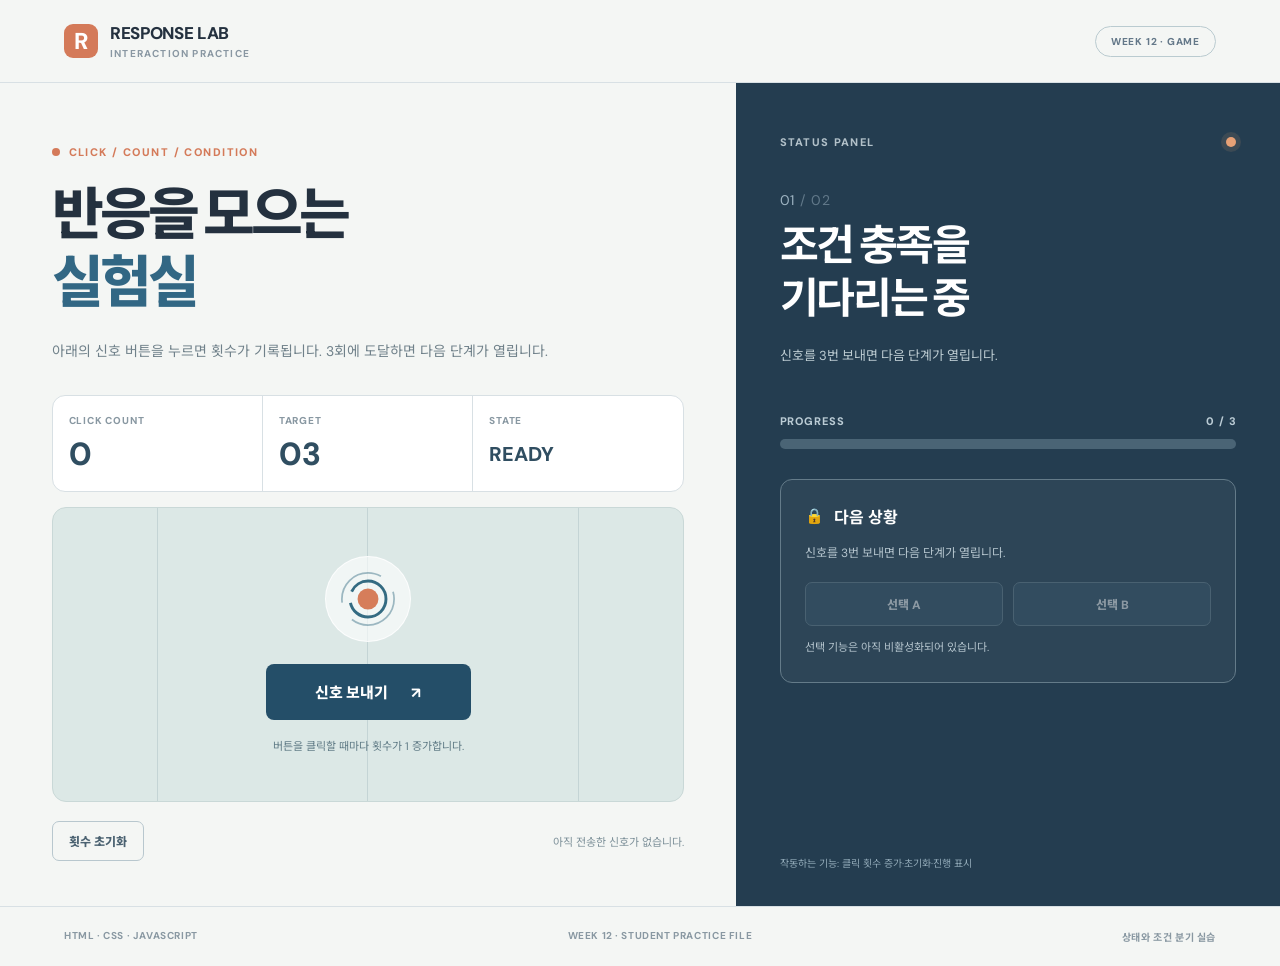
==== index.html @ c1149844 "Add files via upload" ====
<!doctype html>
<html lang="ko">
<head>
  <meta charset="utf-8">
  <meta name="viewport" content="width=device-width, initial-scale=1">
  <meta name="description" content="12주차 게임제작반 실습: 클릭 횟수 조건을 추가하는 웹게임">
  <title>반응 실험실 | 12주차 게임제작반 공통 실습</title>
  <link rel="stylesheet" href="css/style.css">
</head>
<body>
  <main class="game-container">
    <header class="game-header">
      <div class="logo"><span class="logo-box">R</span><span>RESPONSE LAB <small>INTERACTION PRACTICE</small></span></div>
      <span class="header-badge">WEEK 12 · GAME</span>
    </header>
    <div class="game-layout">
      <section class="game-panel" aria-labelledby="game-title">
        <div class="tagline"><span class="tag-dot"></span> CLICK / COUNT / CONDITION</div>
        <h1 id="game-title">반응을 모으는<br><em>실험실</em></h1>
        <p class="intro-text">아래의 신호 버튼을 누르면 횟수가 기록됩니다. 3회에 도달하면 다음 단계가 열립니다.</p>
        <div class="game-hud" aria-label="현재 게임 상태">
          <div class="hud-cell"><span>CLICK COUNT</span><strong class="click-count" aria-live="polite">0</strong></div>
          <div class="hud-cell"><span>TARGET</span><strong>03</strong></div>
          <div class="hud-cell"><span>STATE</span><strong class="game-state">READY</strong></div>
        </div>
        <div class="game-area">
          <div class="signal-background" aria-hidden="true"><span></span><span></span><span></span></div>
          <div class="signal-icon" aria-hidden="true"><img src="images/signal.svg" alt=""></div>
          <button type="button" class="action-button click-target">신호 보내기 <span aria-hidden="true">↗</span></button>
          <p class="action-hint">버튼을 클릭할 때마다 횟수가 1 증가합니다.</p>
        </div>
        <div class="game-controls">
          <button type="button" class="reset-button">횟수 초기화</button>
          <span class="last-action">아직 전송한 신호가 없습니다.</span>
        </div>
      </section>
      <aside class="outcome-panel" aria-labelledby="outcome-title">
        <div class="aside-top"><span>STATUS PANEL</span><span class="live-dot"></span></div>
        <p class="aside-number">01 <span>/ 02</span></p>
        <h2 id="outcome-title">조건 충족을<br>기다리는 중</h2>
        <p class="outcome-description">신호를 3번 보내면 다음 단계가 열립니다.</p>
        <div class="progress-block"><div class="progress-header"><span>PROGRESS</span><span class="progress-text">0 / 3</span></div><div class="progress-track"><div class="progress-fill"></div></div></div>
        <section class="next-stage" aria-label="다음 상황">
          <div class="stage-heading"><span class="lock-icon" aria-hidden="true">🔒</span><strong>다음 상황</strong></div>
          <p class="stage-message game-message">신호를 3번 보내면 다음 단계가 열립니다.</p>
          <div class="choice-group" aria-label="다음 상황 선택">
            <button type="button" class="choice-button choice-a" disabled>선택 A</button>
            <button type="button" class="choice-button choice-b" disabled>선택 B</button>
          </div>
          <p class="choice-result" aria-live="polite">선택 기능은 아직 비활성화되어 있습니다.</p>
        </section>
        <div class="outcome-footer">작동하는 기능: 클릭 횟수 증가·초기화·진행 표시</div>
      </aside>
    </div>
    <footer class="game-footer"><span>HTML · CSS · JAVASCRIPT</span><span>WEEK 12 · STUDENT PRACTICE FILE</span><span>상태와 조건 분기 실습</span></footer>
  </main>
  <script src="js/script.js"></script>
</body>
</html>
---- css/style.css ----
@import url('https://fonts.googleapis.com/css2?family=DM+Sans:wght@400;500;600;700;800&family=Noto+Sans+KR:wght@400;500;600;700;800&display=swap');
:root{--ink:#24313f;--muted:#77838f;--accent:#d47a59;--navy:#243d50;--border:#d8e0e4;--paper:#f4f6f4}*{box-sizing:border-box}body{margin:0;background:#edf1ef;color:var(--ink);font-family:'DM Sans','Noto Sans KR',sans-serif}button{font:inherit}.game-container{max-width:1440px;min-height:100vh;margin:auto;background:var(--paper);box-shadow:0 0 0 1px #e0e5e1}.game-header{height:83px;display:flex;align-items:center;justify-content:space-between;padding:0 5%;border-bottom:1px solid var(--border)}.logo{display:flex;align-items:center;gap:12px;font-size:17px;font-weight:800;letter-spacing:-.02em}.logo-box{width:34px;height:34px;background:var(--accent);color:white;display:flex;align-items:center;justify-content:center;font-size:23px;border-radius:9px}.logo small{display:block;font-size:10px;color:#8997a2;letter-spacing:.12em;font-weight:700;margin-top:3px}.header-badge{border:1px solid #bacbd0;border-radius:20px;padding:8px 15px;font-size:10px;font-weight:800;letter-spacing:.08em;color:#647889}.game-layout{display:grid;grid-template-columns:1.15fr .85fr;min-height:700px}.game-panel{padding:62px 7% 45px}.tagline{font-size:11px;letter-spacing:.13em;color:var(--accent);font-weight:800;display:flex;align-items:center;gap:9px}.tag-dot{width:8px;height:8px;background:var(--accent);border-radius:50%}.game-panel h1{font-size:clamp(44px,4.4vw,68px);font-weight:800;letter-spacing:-.07em;line-height:1.2;margin:22px 0}.game-panel h1 em{font-style:normal;color:#326784}.intro-text{font-size:14px;color:#70818a;line-height:1.9;max-width:550px;margin-bottom:30px}.game-hud{display:grid;grid-template-columns:repeat(3,1fr);border:1px solid var(--border);background:#fff;border-radius:13px;overflow:hidden;margin-bottom:15px}.hud-cell{padding:18px 16px;border-right:1px solid var(--border);display:flex;flex-direction:column;gap:8px}.hud-cell:last-child{border-right:0}.hud-cell span{font-size:10px;letter-spacing:.08em;font-weight:800;color:#8998a2}.hud-cell strong{font-size:32px;line-height:1.2;font-weight:800;color:#304e61}.hud-cell:last-child strong{font-size:20px;padding-top:7px}.game-area{min-height:295px;background:#dce8e6;border:1px solid #c9d8d7;border-radius:14px;position:relative;overflow:hidden;display:flex;flex-direction:column;align-items:center;justify-content:center;padding:30px 16px}.signal-background{position:absolute;inset:0;display:flex;justify-content:space-around;opacity:.15}.signal-background span{width:1px;background:#3e6979}.signal-icon{width:86px;height:86px;display:flex;align-items:center;justify-content:center;background:rgba(255,255,255,.6);border:1px solid rgba(255,255,255,.8);border-radius:50%;margin-bottom:22px;position:relative}.signal-icon img{width:58px;height:58px}.action-button{position:relative;background:#244e68;color:white;border:0;border-radius:8px;min-width:205px;padding:17px 24px;cursor:pointer;font-weight:800;font-size:15px}.action-button:hover{background:#173e57}.action-button:active{transform:scale(.97)}.action-button span{margin-left:20px}.action-button:focus-visible,.reset-button:focus-visible,.choice-button:focus-visible{outline:3px solid #dd9069;outline-offset:4px}.action-hint{position:relative;font-size:11px;color:#607b86;margin:17px 0 0}.game-controls{display:flex;align-items:center;justify-content:space-between;gap:20px;padding-top:19px}.reset-button{background:transparent;border:1px solid #b8c7ce;color:#4b6271;border-radius:7px;padding:10px 16px;font-size:12px;font-weight:800;cursor:pointer}.reset-button:hover{background:#e3ebed}.last-action{font-size:11px;color:#7e919a}.outcome-panel{background:#243d50;color:white;min-height:100%;padding:52px 8% 36px;display:flex;flex-direction:column}.aside-top{display:flex;justify-content:space-between;align-items:center;font-size:11px;letter-spacing:.12em;font-weight:800;color:#b2c1c9}.live-dot{width:10px;height:10px;border-radius:50%;background:#e7a176;box-shadow:0 0 0 5px rgba(231,161,118,.12)}.aside-number{font-size:14px;color:#9eb4c2;margin:42px 0 10px;letter-spacing:.07em}.aside-number span{opacity:.5}.outcome-panel h2{font-size:clamp(33px,3.3vw,47px);line-height:1.26;letter-spacing:-.055em;margin:0 0 18px}.outcome-description{font-size:13px;color:#bdccd2;line-height:1.95;margin:0 0 45px}.progress-block{margin-bottom:30px}.progress-header{display:flex;justify-content:space-between;font-size:11px;font-weight:800;letter-spacing:.08em;color:#bbccd5;margin-bottom:11px}.progress-track{height:10px;background:#4a6475;border-radius:20px;overflow:hidden}.progress-fill{height:100%;width:0;background:#dc9872;border-radius:20px;transition:width .3s ease}.next-stage{border:1px solid #647b89;border-radius:12px;padding:24px;background:rgba(255,255,255,.04)}.stage-heading{display:flex;align-items:center;gap:10px;margin-bottom:15px}.lock-icon{font-size:15px}.next-stage strong{font-size:16px}.stage-message,.choice-result{font-size:12px;line-height:1.8;color:#b4c4cd;margin:0 0 18px}.choice-group{display:grid;grid-template-columns:1fr 1fr;gap:10px}.choice-button{padding:12px 8px;border-radius:7px;border:1px solid #6b8491;background:#39556a;color:white;font-weight:800;font-size:12px;cursor:pointer}.choice-button:disabled{cursor:not-allowed;opacity:.45}.choice-result{font-size:11px;margin:12px 0 0}.outcome-footer{margin-top:auto;padding-top:31px;font-size:10px;color:#91a9b7}.game-footer{border-top:1px solid var(--border);display:flex;justify-content:space-between;padding:22px 5%;color:#8998a2;font-size:10px;font-weight:700;letter-spacing:.06em}@media(max-width:980px){.game-layout{grid-template-columns:1fr}.outcome-panel{padding:45px 7%}.outcome-description{margin-bottom:25px}.game-footer{flex-wrap:wrap;gap:13px}}@media(max-width:530px){.game-header{height:70px;padding:0 5%}.header-badge{font-size:9px}.game-panel{padding:40px 5%}.game-panel h1{font-size:44px}.game-hud .hud-cell{padding:12px}.hud-cell strong{font-size:26px}.outcome-panel{padding:37px 6%}.game-controls{flex-wrap:wrap}}@media(prefers-reduced-motion:reduce){*,*::before,*::after{animation-duration:.01ms!important;transition-duration:.01ms!important}}
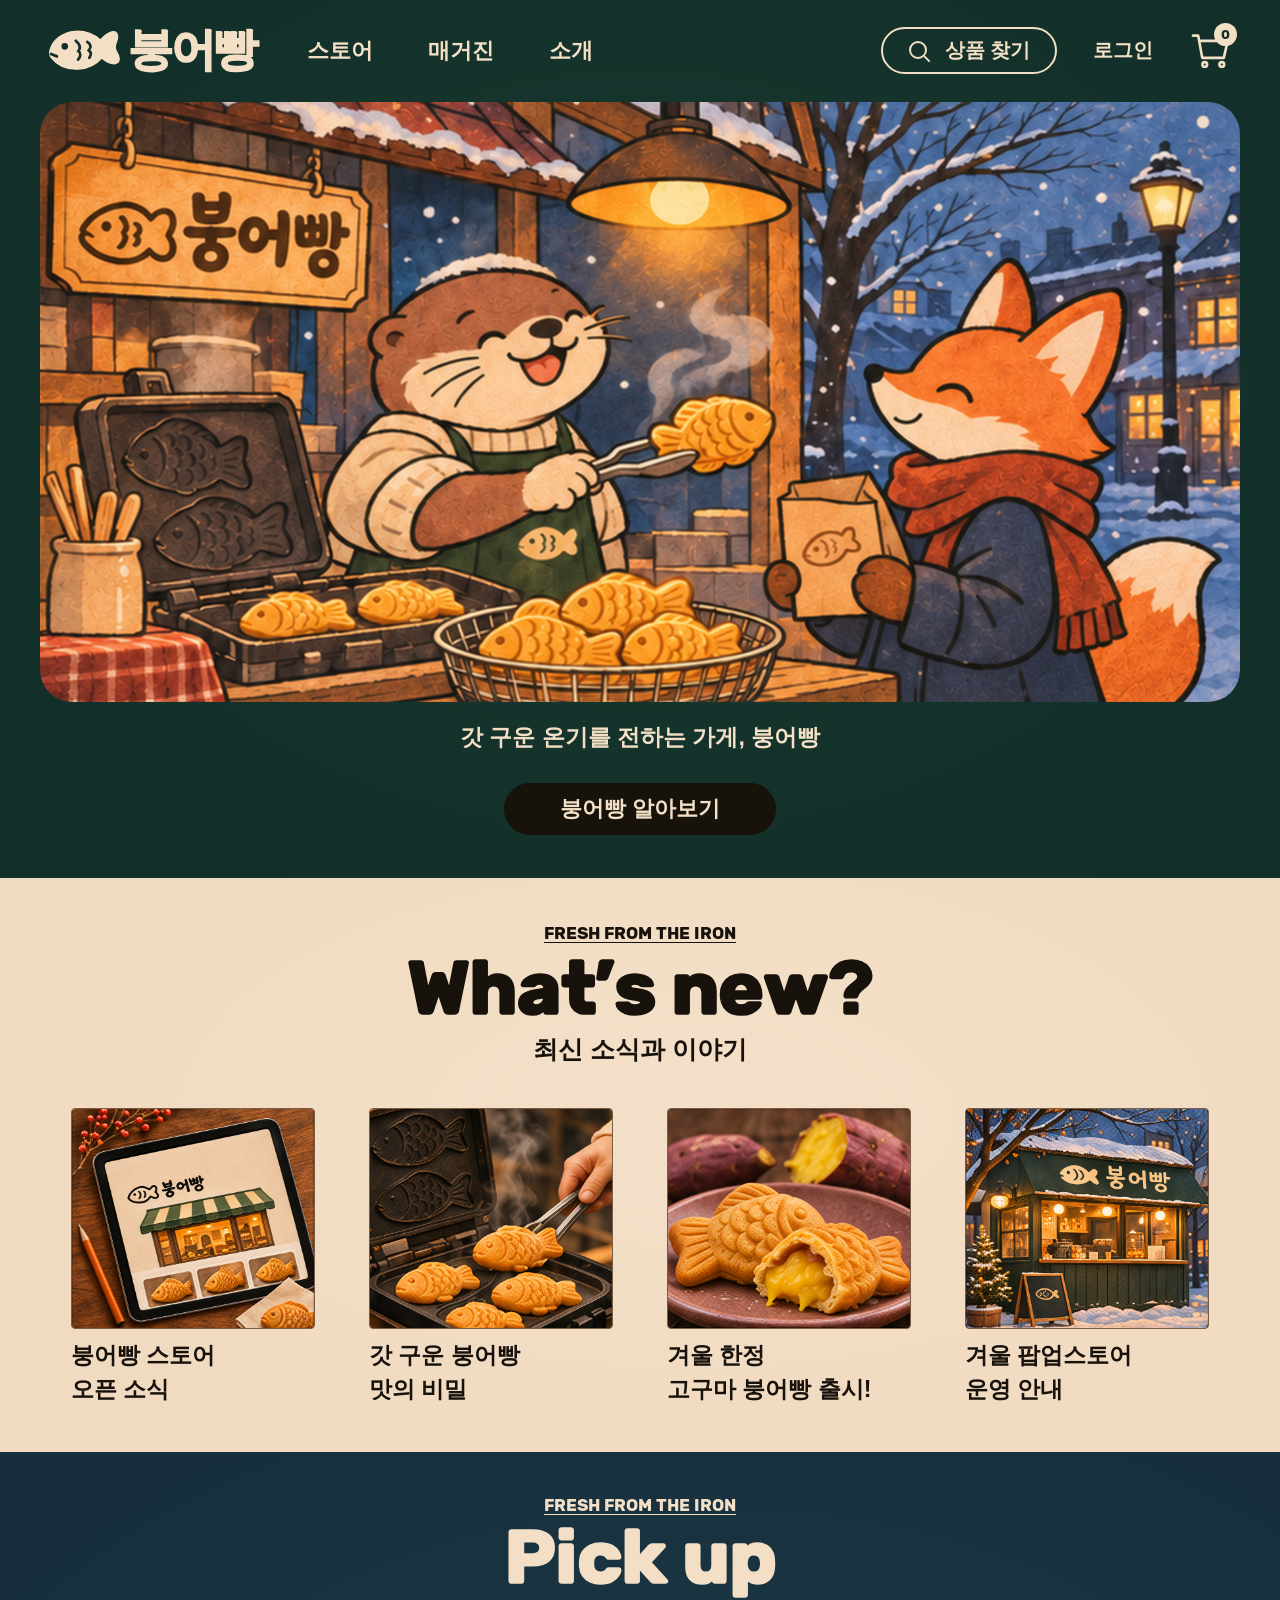
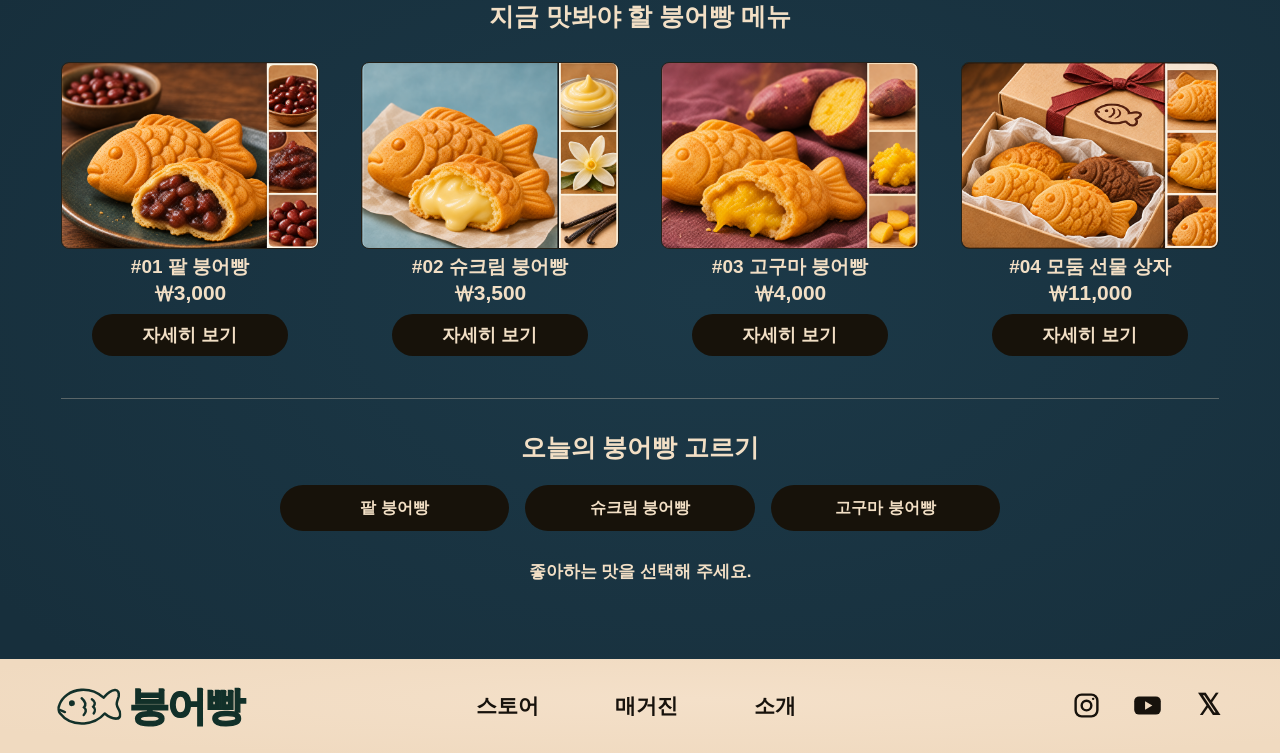
==== commit 44b05b85: "실습test" ====
--- a/index.html
+++ b/index.html
@@ -3,57 +3,164 @@
 <head>
   <meta charset="utf-8">
   <meta name="viewport" content="width=device-width, initial-scale=1">
-  <meta name="description" content="12주차 게임제작반 실습: 클릭 횟수 조건을 추가하는 웹게임">
-  <title>반응 실험실 | 12주차 게임제작반 공통 실습</title>
+  <title>붕어빵 | 갓 구운 온기를 전하는 가게</title>
   <link rel="stylesheet" href="css/style.css">
+  <script src="js/menu-choice.js" defer></script>
 </head>
 <body>
-  <main class="game-container">
-    <header class="game-header">
-      <div class="logo"><span class="logo-box">R</span><span>RESPONSE LAB <small>INTERACTION PRACTICE</small></span></div>
-      <span class="header-badge">WEEK 12 · GAME</span>
-    </header>
-    <div class="game-layout">
-      <section class="game-panel" aria-labelledby="game-title">
-        <div class="tagline"><span class="tag-dot"></span> CLICK / COUNT / CONDITION</div>
-        <h1 id="game-title">반응을 모으는<br><em>실험실</em></h1>
-        <p class="intro-text">아래의 신호 버튼을 누르면 횟수가 기록됩니다. 3회에 도달하면 다음 단계가 열립니다.</p>
-        <div class="game-hud" aria-label="현재 게임 상태">
-          <div class="hud-cell"><span>CLICK COUNT</span><strong class="click-count" aria-live="polite">0</strong></div>
-          <div class="hud-cell"><span>TARGET</span><strong>03</strong></div>
-          <div class="hud-cell"><span>STATE</span><strong class="game-state">READY</strong></div>
+  <svg class="svg-symbols" width="0" height="0" aria-hidden="true">
+    <symbol id="fish-mark" viewBox="0 0 76 48">
+      <path class="fish-body" d="M56 15C49 8 40 4 30 4 17 4 7 11 3 20c-2 4-2 7 0 10 6 9 16 14 28 14 10 0 19-4 25-10 5 5 9 7 14 7 4 0 5-4 4-8-1-3-3-6-3-9s2-6 3-9c1-4 0-8-4-8-5 0-10 4-14 8Z"/>
+      <circle class="fish-eye" cx="18" cy="19" r="3.5"/>
+      <path class="fish-detail" d="m3 26 6 3m21-15c4 4 5 8 2 11 3 3 2 6-1 9m11-18c4 3 4 6 1 9 3 3 2 5 0 8"/>
+    </symbol>
+  </svg>
+
+  <header class="site-header container" id="top">
+    <a class="wordmark" href="#top" aria-label="붕어빵 홈">
+      <svg viewBox="0 0 76 48" aria-hidden="true"><use href="#fish-mark"/></svg>
+      <span>붕어빵</span>
+    </a>
+    <nav class="main-nav" aria-label="주 메뉴">
+      <a href="#pickup">스토어</a>
+      <a href="#news">매거진</a>
+      <a href="#about">소개</a>
+    </nav>
+    <div class="header-actions">
+      <a class="search-link" href="#pickup" aria-label="상품 찾기">
+        <span class="search-icon" aria-hidden="true"></span>
+        <span class="search-label">상품 찾기</span>
+      </a>
+      <a class="login-link" href="#footer">로그인</a>
+      <a class="cart-link" href="#pickup" aria-label="장바구니, 상품 0개">
+        <svg viewBox="0 0 32 32" aria-hidden="true">
+          <path d="M3 5h4l3.1 17h16.4l3-13H8"/>
+          <circle cx="12" cy="27" r="1.8"/>
+          <circle cx="25" cy="27" r="1.8"/>
+        </svg>
+        <span class="cart-count" aria-hidden="true">0</span>
+      </a>
+    </div>
+  </header>
+
+  <main>
+    <section class="hero" id="about" aria-labelledby="hero-title">
+      <div class="container">
+        <img class="hero-image" src="images/qnddj1.png" width="2048" height="1019" alt="눈 내리는 저녁, 붕어빵 가게에서 수달이 여우 손님에게 갓 구운 붕어빵을 건네는 모습" fetchpriority="high">
+        <div class="hero-copy">
+          <h1 id="hero-title">갓 구운 온기를 전하는 가게, 붕어빵</h1>
+          <a class="pill-button hero-button" href="#news">붕어빵 알아보기</a>
         </div>
-        <div class="game-area">
-          <div class="signal-background" aria-hidden="true"><span></span><span></span><span></span></div>
-          <div class="signal-icon" aria-hidden="true"><img src="images/signal.svg" alt=""></div>
-          <button type="button" class="action-button click-target">신호 보내기 <span aria-hidden="true">↗</span></button>
-          <p class="action-hint">버튼을 클릭할 때마다 횟수가 1 증가합니다.</p>
+      </div>
+    </section>
+
+    <section class="news-section section-pad" id="news" aria-labelledby="news-title">
+      <div class="container">
+        <div class="section-heading">
+          <p class="eyebrow" lang="en">FRESH FROM THE IRON</p>
+          <h2 id="news-title" lang="en">What’s new?</h2>
+          <p class="section-subtitle">최신 소식과 이야기</p>
         </div>
-        <div class="game-controls">
-          <button type="button" class="reset-button">횟수 초기화</button>
-          <span class="last-action">아직 전송한 신호가 없습니다.</span>
+        <div class="card-grid news-grid">
+          <article class="card news-card">
+            <img src="images/qnddj2.png" width="736" height="688" alt="붕어빵 온라인 스토어가 열린 태블릿 화면">
+            <h3>붕어빵 스토어<br>오픈 소식</h3>
+          </article>
+          <article class="card news-card">
+            <img src="images/qnddj3.png" width="764" height="684" alt="틀에서 갓 구운 붕어빵을 집게로 꺼내는 모습">
+            <h3>갓 구운 붕어빵<br>맛의 비밀</h3>
+          </article>
+          <article class="card news-card">
+            <img src="images/qnddj4.png" width="788" height="684" alt="접시에 담긴 고구마 붕어빵과 군고구마">
+            <h3>겨울 한정<br>고구마 붕어빵 출시!</h3>
+          </article>
+          <article class="card news-card">
+            <img src="images/qnddj5.png" width="744" height="688" alt="눈 덮인 거리에 불을 밝힌 붕어빵 팝업스토어">
+            <h3>겨울 팝업스토어<br>운영 안내</h3>
+          </article>
         </div>
-      </section>
-      <aside class="outcome-panel" aria-labelledby="outcome-title">
-        <div class="aside-top"><span>STATUS PANEL</span><span class="live-dot"></span></div>
-        <p class="aside-number">01 <span>/ 02</span></p>
-        <h2 id="outcome-title">조건 충족을<br>기다리는 중</h2>
-        <p class="outcome-description">신호를 3번 보내면 다음 단계가 열립니다.</p>
-        <div class="progress-block"><div class="progress-header"><span>PROGRESS</span><span class="progress-text">0 / 3</span></div><div class="progress-track"><div class="progress-fill"></div></div></div>
-        <section class="next-stage" aria-label="다음 상황">
-          <div class="stage-heading"><span class="lock-icon" aria-hidden="true">🔒</span><strong>다음 상황</strong></div>
-          <p class="stage-message game-message">신호를 3번 보내면 다음 단계가 열립니다.</p>
-          <div class="choice-group" aria-label="다음 상황 선택">
-            <button type="button" class="choice-button choice-a" disabled>선택 A</button>
-            <button type="button" class="choice-button choice-b" disabled>선택 B</button>
+      </div>
+    </section>
+
+    <section class="pickup-section section-pad" id="pickup" aria-labelledby="pickup-title">
+      <div class="container">
+        <div class="section-heading">
+          <p class="eyebrow" lang="en">FRESH FROM THE IRON</p>
+          <h2 id="pickup-title" lang="en">Pick up</h2>
+          <p class="section-subtitle">지금 맛봐야 할 붕어빵 메뉴</p>
+        </div>
+        <div class="card-grid product-grid">
+          <article class="card product-card">
+            <img src="images/qnddj6.png" width="804" height="584" alt="팥소가 보이는 붕어빵과 팥 재료 사진">
+            <h3>#01 팥 붕어빵</h3>
+            <p class="product-price">₩3,000</p>
+            <a class="pill-button" href="product-red-bean.html" target="_blank" rel="noopener noreferrer" aria-label="팥 붕어빵 이미지 자세히 보기 (새 탭)">자세히 보기</a>
+          </article>
+          <article class="card product-card">
+            <img src="images/qnddj7.png" width="792" height="584" alt="슈크림이 보이는 붕어빵과 바닐라 재료 사진">
+            <h3>#02 슈크림 붕어빵</h3>
+            <p class="product-price">₩3,500</p>
+            <a class="pill-button" href="product-custard.html" target="_blank" rel="noopener noreferrer" aria-label="슈크림 붕어빵 이미지 자세히 보기 (새 탭)">자세히 보기</a>
+          </article>
+          <article class="card product-card">
+            <img src="images/qnddj8.png" width="792" height="584" alt="고구마 소가 보이는 붕어빵과 고구마 재료 사진">
+            <h3>#03 고구마 붕어빵</h3>
+            <p class="product-price">₩4,000</p>
+            <a class="pill-button" href="product-sweet-potato.html" target="_blank" rel="noopener noreferrer" aria-label="고구마 붕어빵 이미지 자세히 보기 (새 탭)">자세히 보기</a>
+          </article>
+          <article class="card product-card">
+            <img src="images/qnddj9.png" width="808" height="584" alt="붉은 리본으로 장식한 모둠 붕어빵 선물 상자">
+            <h3>#04 모둠 선물 상자</h3>
+            <p class="product-price">₩11,000</p>
+            <a class="pill-button" href="product-gift-box.html" target="_blank" rel="noopener noreferrer" aria-label="모둠 선물 상자 이미지 자세히 보기 (새 탭)">자세히 보기</a>
+          </article>
+        </div>
+
+        <!-- class11 Part 4의 선택 분기를 세 가지 맛의 누적 선택으로 확장 -->
+        <div class="menu-choice game-container" aria-labelledby="menu-choice-title">
+          <h3 id="menu-choice-title"><button class="menu-reset-button" type="button" aria-label="오늘의 붕어빵 고르기 초기화" title="선택 초기화">오늘의 붕어빵 고르기</button></h3>
+          <div class="choice-group" role="group" aria-label="붕어빵 맛 선택">
+            <button class="pill-button choice-a" type="button">팥 붕어빵</button>
+            <button class="pill-button choice-b" type="button">슈크림 붕어빵</button>
+            <button class="pill-button choice-c" type="button">고구마 붕어빵</button>
           </div>
-          <p class="choice-result" aria-live="polite">선택 기능은 아직 비활성화되어 있습니다.</p>
-        </section>
-        <div class="outcome-footer">작동하는 기능: 클릭 횟수 증가·초기화·진행 표시</div>
-      </aside>
+          <div class="scene-panel">
+            <p class="scene-text" role="status" aria-live="polite">좋아하는 맛을 선택해 주세요.</p>
+            <p class="menu-recommendation" aria-live="polite" hidden>모두 먹고 싶어하는 고객님께, 고르기 어렵다면 모둠 선물 상자를 추천해 드려요!!</p>
+          </div>
+        </div>
+      </div>
+    </section>
+  </main>
+
+  <footer class="site-footer" id="footer">
+    <div class="container footer-inner">
+      <a class="wordmark" href="#top" aria-label="붕어빵 홈">
+        <svg viewBox="0 0 76 48" aria-hidden="true"><use href="#fish-mark"/></svg>
+        <span>붕어빵</span>
+      </a>
+      <nav class="footer-nav" aria-label="하단 메뉴">
+        <a href="#pickup">스토어</a>
+        <a href="#news">매거진</a>
+        <a href="#about">소개</a>
+      </nav>
+      <div class="social-links">
+        <a href="https://www.instagram.com/" aria-label="인스타그램">
+          <svg viewBox="0 0 24 24" aria-hidden="true">
+            <rect x="3" y="3" width="18" height="18" rx="5"/>
+            <circle cx="12" cy="12" r="4"/>
+            <circle class="icon-fill" cx="17.5" cy="6.5" r="1"/>
+          </svg>
+        </a>
+        <a href="https://www.youtube.com/" aria-label="유튜브">
+          <svg viewBox="0 0 24 24" aria-hidden="true">
+            <rect class="icon-fill" x="1" y="4.5" width="22" height="15" rx="4"/>
+            <path class="icon-cut" d="m10 8.5 6 3.5-6 3.5z"/>
+          </svg>
+        </a>
+        <a class="x-link" href="https://x.com/" aria-label="X">𝕏</a>
+      </div>
     </div>
-    <footer class="game-footer"><span>HTML · CSS · JAVASCRIPT</span><span>WEEK 12 · STUDENT PRACTICE FILE</span><span>상태와 조건 분기 실습</span></footer>
-  </main>
-  <script src="js/script.js"></script>
+  </footer>
 </body>
 </html>
--- a/css/style.css
+++ b/css/style.css
@@ -1,2 +1,663 @@
-@import url('https://fonts.googleapis.com/css2?family=DM+Sans:wght@400;500;600;700;800&family=Noto+Sans+KR:wght@400;500;600;700;800&display=swap');
-:root{--ink:#24313f;--muted:#77838f;--accent:#d47a59;--navy:#243d50;--border:#d8e0e4;--paper:#f4f6f4}*{box-sizing:border-box}body{margin:0;background:#edf1ef;color:var(--ink);font-family:'DM Sans','Noto Sans KR',sans-serif}button{font:inherit}.game-container{max-width:1440px;min-height:100vh;margin:auto;background:var(--paper);box-shadow:0 0 0 1px #e0e5e1}.game-header{height:83px;display:flex;align-items:center;justify-content:space-between;padding:0 5%;border-bottom:1px solid var(--border)}.logo{display:flex;align-items:center;gap:12px;font-size:17px;font-weight:800;letter-spacing:-.02em}.logo-box{width:34px;height:34px;background:var(--accent);color:white;display:flex;align-items:center;justify-content:center;font-size:23px;border-radius:9px}.logo small{display:block;font-size:10px;color:#8997a2;letter-spacing:.12em;font-weight:700;margin-top:3px}.header-badge{border:1px solid #bacbd0;border-radius:20px;padding:8px 15px;font-size:10px;font-weight:800;letter-spacing:.08em;color:#647889}.game-layout{display:grid;grid-template-columns:1.15fr .85fr;min-height:700px}.game-panel{padding:62px 7% 45px}.tagline{font-size:11px;letter-spacing:.13em;color:var(--accent);font-weight:800;display:flex;align-items:center;gap:9px}.tag-dot{width:8px;height:8px;background:var(--accent);border-radius:50%}.game-panel h1{font-size:clamp(44px,4.4vw,68px);font-weight:800;letter-spacing:-.07em;line-height:1.2;margin:22px 0}.game-panel h1 em{font-style:normal;color:#326784}.intro-text{font-size:14px;color:#70818a;line-height:1.9;max-width:550px;margin-bottom:30px}.game-hud{display:grid;grid-template-columns:repeat(3,1fr);border:1px solid var(--border);background:#fff;border-radius:13px;overflow:hidden;margin-bottom:15px}.hud-cell{padding:18px 16px;border-right:1px solid var(--border);display:flex;flex-direction:column;gap:8px}.hud-cell:last-child{border-right:0}.hud-cell span{font-size:10px;letter-spacing:.08em;font-weight:800;color:#8998a2}.hud-cell strong{font-size:32px;line-height:1.2;font-weight:800;color:#304e61}.hud-cell:last-child strong{font-size:20px;padding-top:7px}.game-area{min-height:295px;background:#dce8e6;border:1px solid #c9d8d7;border-radius:14px;position:relative;overflow:hidden;display:flex;flex-direction:column;align-items:center;justify-content:center;padding:30px 16px}.signal-background{position:absolute;inset:0;display:flex;justify-content:space-around;opacity:.15}.signal-background span{width:1px;background:#3e6979}.signal-icon{width:86px;height:86px;display:flex;align-items:center;justify-content:center;background:rgba(255,255,255,.6);border:1px solid rgba(255,255,255,.8);border-radius:50%;margin-bottom:22px;position:relative}.signal-icon img{width:58px;height:58px}.action-button{position:relative;background:#244e68;color:white;border:0;border-radius:8px;min-width:205px;padding:17px 24px;cursor:pointer;font-weight:800;font-size:15px}.action-button:hover{background:#173e57}.action-button:active{transform:scale(.97)}.action-button span{margin-left:20px}.action-button:focus-visible,.reset-button:focus-visible,.choice-button:focus-visible{outline:3px solid #dd9069;outline-offset:4px}.action-hint{position:relative;font-size:11px;color:#607b86;margin:17px 0 0}.game-controls{display:flex;align-items:center;justify-content:space-between;gap:20px;padding-top:19px}.reset-button{background:transparent;border:1px solid #b8c7ce;color:#4b6271;border-radius:7px;padding:10px 16px;font-size:12px;font-weight:800;cursor:pointer}.reset-button:hover{background:#e3ebed}.last-action{font-size:11px;color:#7e919a}.outcome-panel{background:#243d50;color:white;min-height:100%;padding:52px 8% 36px;display:flex;flex-direction:column}.aside-top{display:flex;justify-content:space-between;align-items:center;font-size:11px;letter-spacing:.12em;font-weight:800;color:#b2c1c9}.live-dot{width:10px;height:10px;border-radius:50%;background:#e7a176;box-shadow:0 0 0 5px rgba(231,161,118,.12)}.aside-number{font-size:14px;color:#9eb4c2;margin:42px 0 10px;letter-spacing:.07em}.aside-number span{opacity:.5}.outcome-panel h2{font-size:clamp(33px,3.3vw,47px);line-height:1.26;letter-spacing:-.055em;margin:0 0 18px}.outcome-description{font-size:13px;color:#bdccd2;line-height:1.95;margin:0 0 45px}.progress-block{margin-bottom:30px}.progress-header{display:flex;justify-content:space-between;font-size:11px;font-weight:800;letter-spacing:.08em;color:#bbccd5;margin-bottom:11px}.progress-track{height:10px;background:#4a6475;border-radius:20px;overflow:hidden}.progress-fill{height:100%;width:0;background:#dc9872;border-radius:20px;transition:width .3s ease}.next-stage{border:1px solid #647b89;border-radius:12px;padding:24px;background:rgba(255,255,255,.04)}.stage-heading{display:flex;align-items:center;gap:10px;margin-bottom:15px}.lock-icon{font-size:15px}.next-stage strong{font-size:16px}.stage-message,.choice-result{font-size:12px;line-height:1.8;color:#b4c4cd;margin:0 0 18px}.choice-group{display:grid;grid-template-columns:1fr 1fr;gap:10px}.choice-button{padding:12px 8px;border-radius:7px;border:1px solid #6b8491;background:#39556a;color:white;font-weight:800;font-size:12px;cursor:pointer}.choice-button:disabled{cursor:not-allowed;opacity:.45}.choice-result{font-size:11px;margin:12px 0 0}.outcome-footer{margin-top:auto;padding-top:31px;font-size:10px;color:#91a9b7}.game-footer{border-top:1px solid var(--border);display:flex;justify-content:space-between;padding:22px 5%;color:#8998a2;font-size:10px;font-weight:700;letter-spacing:.06em}@media(max-width:980px){.game-layout{grid-template-columns:1fr}.outcome-panel{padding:45px 7%}.outcome-description{margin-bottom:25px}.game-footer{flex-wrap:wrap;gap:13px}}@media(max-width:530px){.game-header{height:70px;padding:0 5%}.header-badge{font-size:9px}.game-panel{padding:40px 5%}.game-panel h1{font-size:44px}.game-hud .hud-cell{padding:12px}.hud-cell strong{font-size:26px}.outcome-panel{padding:37px 6%}.game-controls{flex-wrap:wrap}}@media(prefers-reduced-motion:reduce){*,*::before,*::after{animation-duration:.01ms!important;transition-duration:.01ms!important}}
+@font-face {
+  font-family: "Rubik";
+  src: url("../fonts/rubik-bold.woff") format("woff");
+  font-weight: 700;
+  font-display: swap;
+}
+
+/* 기본 설정과 색상 */
+:root {
+  --forest: #123029;
+  --navy: #193240;
+  --paper: #f0dac0;
+  --cream: #f2dfc5;
+  --ink: #17120c;
+  --button: #17120a;
+  --max-width: 1200px;
+  --page-gutter: 32px;
+  --body-font: "Noto Sans KR", "Apple SD Gothic Neo", "Malgun Gothic", "Noto Sans CJK KR", sans-serif;
+  --heading-font: "Rubik", var(--body-font);
+}
+
+* {
+  box-sizing: border-box;
+}
+
+html {
+  scroll-behavior: smooth;
+}
+
+body {
+  margin: 0;
+  background: var(--forest) radial-gradient(ellipse at 50% 45%, #193930, transparent 78%) no-repeat top / 100% 860px;
+  color: var(--ink);
+  font: 700 16px/1.5 var(--body-font);
+  word-break: keep-all;
+}
+
+h1, h2, h3, p {
+  margin: 0;
+}
+
+a {
+  color: inherit;
+  text-decoration: none;
+}
+
+a:focus-visible {
+  outline: 2px solid currentColor;
+  outline-offset: 4px;
+}
+
+img {
+  display: block;
+  max-width: 100%;
+}
+
+.container {
+  width: min(var(--max-width), calc(100% - 2 * var(--page-gutter)));
+  margin: 0 auto;
+}
+
+/* 헤더와 로고 */
+.site-header {
+  min-height: 100px;
+  padding: 0 8px;
+  display: grid;
+  grid-template-columns: max-content max-content 1fr;
+  align-items: center;
+  gap: clamp(22px, 4vw, 51px);
+  color: var(--cream);
+}
+
+.svg-symbols {
+  position: absolute;
+  overflow: hidden;
+}
+
+.wordmark {
+  --fish-detail-color: var(--forest);
+  display: inline-grid;
+  grid-auto-flow: column;
+  grid-auto-columns: max-content;
+  align-items: center;
+  gap: 8px;
+  font-size: clamp(32px, 3.6vw, 45px);
+  line-height: 1.15;
+  letter-spacing: -0.055em;
+  white-space: nowrap;
+}
+
+.wordmark span {
+  -webkit-text-stroke: 0.035em currentColor;
+}
+
+.wordmark svg {
+  width: 1.6em;
+  height: auto;
+  transform: rotate(-4deg);
+}
+
+.fish-body {
+  fill: var(--fish-fill, currentColor);
+  stroke: currentColor;
+  stroke-width: var(--fish-stroke, 1.4);
+  stroke-linejoin: round;
+}
+
+.fish-eye {
+  fill: var(--fish-detail-color);
+}
+
+.fish-detail {
+  fill: none;
+  stroke: var(--fish-detail-color);
+  stroke-width: 2.9;
+  stroke-linecap: round;
+}
+
+.main-nav, .header-actions, .footer-nav, .social-links {
+  display: grid;
+  grid-auto-flow: column;
+  grid-auto-columns: max-content;
+  align-items: center;
+  white-space: nowrap;
+}
+
+.main-nav {
+  gap: clamp(22px, 4.3vw, 56px);
+  font-size: clamp(16px, 1.76vw, 22px);
+}
+
+.main-nav a:hover, .footer-nav a:hover {
+  text-decoration: underline;
+  text-underline-offset: 0.25em;
+}
+
+.header-actions {
+  gap: clamp(16px, 2.8vw, 36px);
+  justify-self: end;
+  margin-right: clamp(0px, calc(100vw - 1150px), 1px);
+  font-size: clamp(15px, 1.6vw, 20px);
+}
+
+.search-link {
+  display: inline-grid;
+  grid-auto-flow: column;
+  grid-auto-columns: max-content;
+  align-items: center;
+  justify-content: center;
+  gap: 18px;
+  min-width: clamp(130px, 14vw, 176px);
+  min-height: 47px;
+  padding: 0 14px;
+  border: 2px solid currentColor;
+  border-radius: 999px;
+}
+
+.search-icon {
+  position: relative;
+  width: 18px;
+  height: 18px;
+  border: 2px solid currentColor;
+  border-radius: 50%;
+}
+
+.search-icon::after {
+  content: "";
+  position: absolute;
+  right: -6px;
+  bottom: -3px;
+  width: 8px;
+  height: 2px;
+  border-radius: 2px;
+  background: currentColor;
+  transform: rotate(45deg);
+}
+
+.cart-link {
+  position: relative;
+  width: 42px;
+  height: 42px;
+}
+
+.cart-link svg {
+  width: 100%;
+  height: 100%;
+  fill: none;
+  stroke: currentColor;
+  stroke-width: 2;
+  stroke-linecap: round;
+  stroke-linejoin: round;
+}
+
+.cart-count {
+  position: absolute;
+  top: -6px;
+  right: -6px;
+  display: grid;
+  width: 23px;
+  height: 23px;
+  place-items: center;
+  border-radius: 50%;
+  background: var(--cream);
+  color: var(--forest);
+  font: 700 13px/1 var(--heading-font);
+}
+
+/* 메인 배너 */
+.hero {
+  padding: 2px 0 55px;
+  color: var(--cream);
+}
+
+.hero-image {
+  width: 100%;
+  height: auto;
+  aspect-ratio: 2 / 1;
+  border-radius: clamp(13px, 2.6vw, 32px);
+  object-fit: cover;
+}
+
+.hero-copy {
+  padding-top: 12px;
+  text-align: center;
+}
+
+.hero-copy h1 {
+  margin-bottom: 22px;
+  font-size: clamp(16px, 1.84vw, 23px);
+  line-height: 1.5;
+  transform: translateY(6px);
+}
+
+.pill-button {
+  display: inline-flex;
+  align-items: center;
+  justify-content: center;
+  padding: 5px 12px;
+  border-radius: 999px;
+  background: var(--button);
+  color: var(--cream);
+  text-align: center;
+}
+
+.hero-button {
+  min-width: 272px;
+  min-height: 52px;
+  font-size: 22px;
+  transform: translateY(12px);
+}
+
+.hero-button:hover {
+  background: #302217;
+}
+
+/* 공통 섹션 제목과 카드 */
+.section-pad {
+  padding: 42px 0 46px;
+}
+
+.section-heading {
+  margin-bottom: 40px;
+  text-align: center;
+}
+
+.eyebrow {
+  font: 700 clamp(13px, 1.36vw, 17px)/26px var(--heading-font);
+  text-decoration: underline;
+  text-underline-offset: 3px;
+}
+
+.section-heading h2 {
+  font: 700 clamp(42px, 6.1vw, 76px)/1.13 var(--heading-font);
+  letter-spacing: -0.012em;
+  -webkit-text-stroke: 0.022em currentColor;
+}
+
+.section-subtitle {
+  font-size: clamp(17px, 2vw, 25px);
+  line-height: 1.45;
+}
+
+.card-grid {
+  display: grid;
+  grid-template-columns: repeat(4, minmax(0, 1fr));
+  gap: var(--grid-gap);
+}
+
+.card {
+  min-width: 0;
+}
+
+.card > img {
+  width: 100%;
+  height: auto;
+  object-fit: cover;
+}
+
+/* What’s new? 소식 카드 */
+.news-section, .site-footer {
+  background: var(--paper) radial-gradient(ellipse at 54% 42%, #f4e0c9, transparent 82%);
+}
+
+.news-section .container {
+  --max-width: 1138px;
+  --page-gutter: clamp(20px, 4vw, 48px);
+}
+
+.news-grid {
+  --grid-gap: clamp(24px, 4.3vw, 54px);
+}
+
+.news-card img {
+  aspect-ratio: 11 / 10;
+  border: 1px solid #765d44;
+  border-radius: 4px;
+}
+
+.news-card h3 {
+  margin-top: 10px;
+  font-size: clamp(16px, 1.84vw, 23px);
+  line-height: 1.45;
+  overflow-wrap: anywhere;
+}
+
+/* Pick up 메뉴 카드 */
+.pickup-section {
+  padding: 40px 0 60px;
+  background: var(--navy) radial-gradient(ellipse at 55% 55%, #1c3948, #172f3c 86%);
+  color: var(--cream);
+}
+
+.pickup-section .container {
+  --max-width: 1158px;
+  --page-gutter: clamp(20px, 3.4vw, 40px);
+}
+
+.pickup-section .section-heading {
+  margin-bottom: 28px;
+}
+
+.pickup-section .section-heading h2 {
+  line-height: 1.05;
+}
+
+.product-grid {
+  --grid-gap: clamp(20px, 3.4vw, 42px);
+}
+
+.product-card {
+  display: flex;
+  flex-direction: column;
+  align-items: center;
+  text-align: center;
+}
+
+.product-card img {
+  aspect-ratio: 69 / 50;
+  border: 1px solid #25221a;
+  border-radius: 8px;
+}
+
+.product-card h3 {
+  margin-top: 5px;
+  font-size: clamp(14px, 1.52vw, 19px);
+  line-height: 1.36;
+  overflow-wrap: anywhere;
+}
+
+.product-price {
+  margin-bottom: 8px;
+  font-size: clamp(15px, 1.68vw, 21px);
+  line-height: 1.26;
+}
+
+.product-card .pill-button {
+  width: 76%;
+  min-height: 42px;
+  margin-top: auto;
+  font-size: clamp(14px, 1.45vw, 18px);
+}
+
+/* 푸터 */
+.footer-inner {
+  display: grid;
+  grid-template-columns: 1fr auto 1fr;
+  align-items: center;
+  gap: 24px;
+  min-height: 94px;
+  padding: 0 25px 0 17px;
+}
+
+.footer-inner .wordmark {
+  --fish-fill: none;
+  --fish-stroke: 3;
+  --fish-detail-color: currentColor;
+  justify-self: start;
+  color: var(--forest);
+  font-size: clamp(30px, 3.2vw, 40px);
+}
+
+.footer-nav {
+  gap: clamp(24px, 6vw, 76px);
+  font-size: clamp(16px, 1.7vw, 21px);
+}
+
+.social-links {
+  justify-self: end;
+  gap: clamp(13px, 2.5vw, 31px);
+  transform: translateX(8px);
+}
+
+.social-links a {
+  display: grid;
+  place-items: center;
+  width: 30px;
+  height: 30px;
+}
+
+.social-links svg {
+  width: 29px;
+  height: 29px;
+  fill: none;
+  stroke: currentColor;
+  stroke-width: 2;
+}
+
+.social-links .icon-fill {
+  fill: currentColor;
+  stroke: none;
+}
+
+.social-links .icon-cut {
+  fill: var(--paper);
+  stroke: none;
+}
+
+.x-link {
+  font-size: 29px;
+  line-height: 1;
+}
+
+/* 태블릿과 모바일에서 카드를 두 열로 배치 */
+@media (max-width: 900px) {
+  :root {
+    --page-gutter: 24px;
+  }
+
+  .site-header {
+    min-height: 83px;
+    gap: 22px;
+  }
+
+  .main-nav {
+    gap: 23px;
+  }
+
+  .header-actions {
+    gap: 16px;
+  }
+
+  .news-section .container, .pickup-section .container {
+    --page-gutter: 24px;
+  }
+
+  .card-grid {
+    --grid-gap: 26px;
+    grid-template-columns: repeat(2, minmax(0, 1fr));
+  }
+
+  .footer-inner {
+    padding: 0;
+  }
+}
+
+@media (max-width: 700px) {
+  :root {
+    --page-gutter: 16px;
+  }
+
+  .site-header {
+    min-height: 0;
+    grid-template-columns: max-content 1fr;
+    gap: 12px 8px;
+    padding: 14px 0 10px;
+  }
+
+  .wordmark {
+    gap: 5px;
+    font-size: 29px;
+  }
+
+  .main-nav {
+    grid-column: 1 / -1;
+    grid-row: 2;
+    justify-content: center;
+    gap: 30px;
+    font-size: 15px;
+  }
+
+  .header-actions {
+    gap: 13px;
+    margin-right: 5px;
+    font-size: 13px;
+  }
+
+  .search-link {
+    min-width: 36px;
+    min-height: 34px;
+    padding: 0 10px 0 7px;
+  }
+
+  .search-label {
+    display: none;
+  }
+
+  .search-icon {
+    width: 14px;
+    height: 14px;
+  }
+
+  .cart-link {
+    width: 29px;
+    height: 29px;
+  }
+
+  .cart-count {
+    top: -4px;
+    right: -5px;
+    width: 17px;
+    height: 17px;
+    font-size: 10px;
+  }
+
+  .hero {
+    padding: 12px 0 22px;
+  }
+
+  .hero-copy h1 {
+    margin-bottom: 12px;
+  }
+
+  .hero-button {
+    min-width: 174px;
+    min-height: 40px;
+    font-size: 15px;
+  }
+
+  .section-pad {
+    padding: 28px 0 32px;
+  }
+
+  .section-heading, .pickup-section .section-heading {
+    margin-bottom: 23px;
+  }
+
+  .news-section .container, .pickup-section .container {
+    --page-gutter: 16px;
+  }
+
+  .card-grid {
+    --grid-gap: 22px 16px;
+  }
+
+  .news-card h3 {
+    margin-top: 7px;
+    font-size: 14px;
+  }
+
+  .product-card .pill-button {
+    width: 90%;
+    min-height: 34px;
+    font-size: 13px;
+  }
+
+  .footer-inner {
+    grid-template-columns: 1fr auto;
+    gap: 15px 8px;
+    padding: 16px 0;
+  }
+
+  .footer-nav {
+    grid-column: 1 / -1;
+    grid-row: 2;
+    justify-content: center;
+    font-size: 14px;
+  }
+
+  .social-links a, .social-links svg {
+    width: 24px;
+    height: 24px;
+  }
+
+  .x-link {
+    font-size: 24px;
+  }
+}
+
+@media (prefers-reduced-motion: reduce) {
+  html {
+    scroll-behavior: auto;
+  }
+}
+
+/* class11 Part 4의 메뉴 선택 영역 */
+.menu-choice {
+  margin-top: 42px;
+  padding-top: 30px;
+  border-top: 1px solid rgba(242, 223, 197, 0.3);
+  text-align: center;
+}
+
+.menu-choice h3 {
+  font-size: clamp(20px, 2vw, 25px);
+}
+
+.menu-choice .menu-reset-button {
+  padding: 0;
+  border: 0;
+  background: transparent;
+  color: inherit;
+  font: inherit;
+  cursor: pointer;
+}
+
+.menu-choice .choice-group {
+  display: grid;
+  grid-template-columns: repeat(3, minmax(0, 1fr));
+  gap: 16px;
+  max-width: 720px;
+  margin: 18px auto 14px;
+}
+
+.menu-choice .choice-group button {
+  min-height: 46px;
+  padding: 8px 12px;
+  border: 1px solid transparent;
+  font: inherit;
+  cursor: pointer;
+}
+
+.menu-choice .choice-group button:hover {
+  background: #302217;
+}
+
+.menu-choice .choice-group button:focus-visible,
+.menu-choice .menu-reset-button:focus-visible {
+  outline: 2px solid var(--cream);
+  outline-offset: 4px;
+}
+
+.menu-choice .scene-panel {
+  display: grid;
+  place-items: center;
+  row-gap: 12px;
+  min-height: 54px;
+}
+
+.menu-choice .scene-text,
+.menu-choice .menu-recommendation {
+  font-size: clamp(14px, 1.4vw, 17px);
+  line-height: 1.6;
+}
